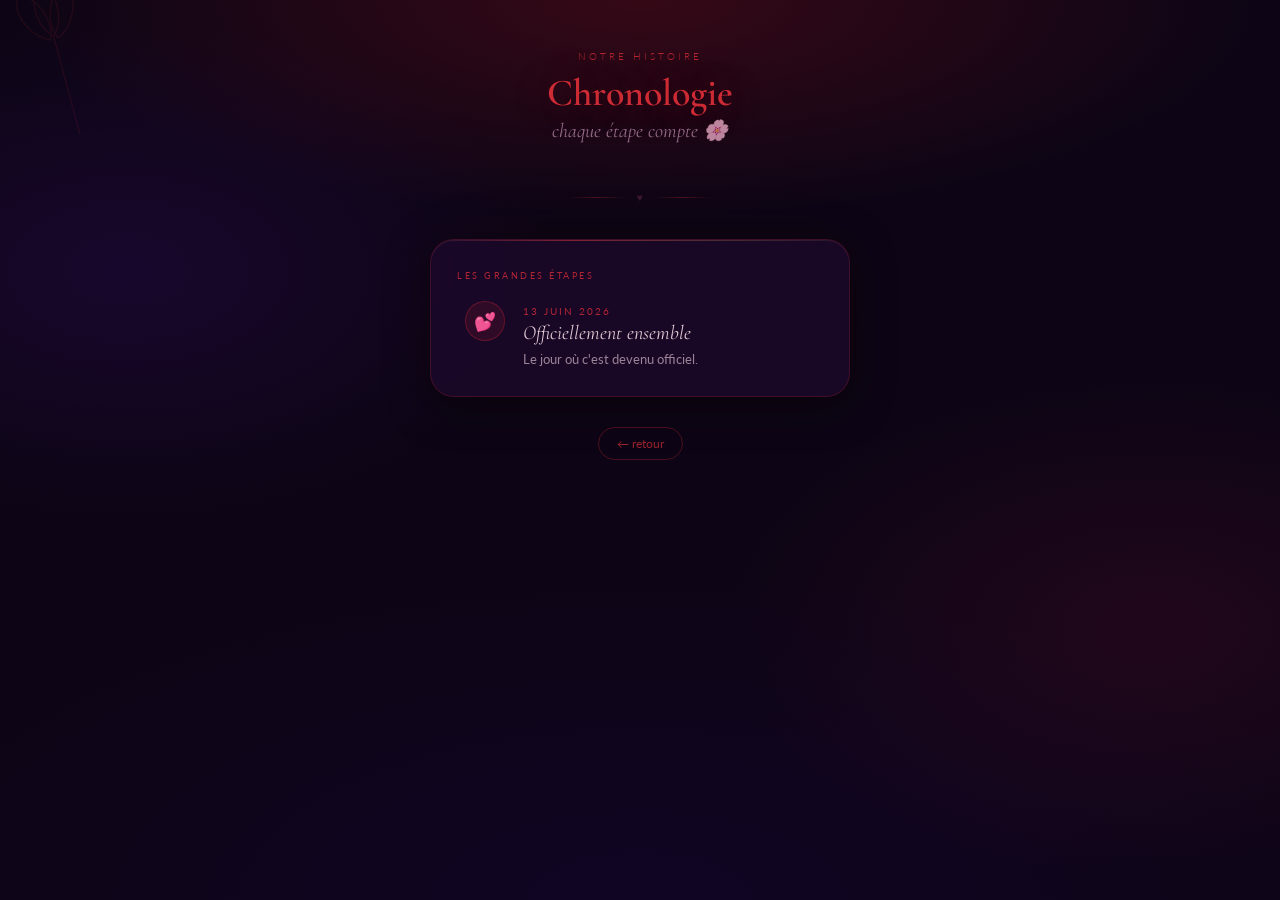
==== chronologie.html @ b9404dee "Add files via upload Re structure du projet avec un meilleur design et un model d'evolution" ====
<!DOCTYPE html>
<html lang="fr">
<head>
<meta charset="UTF-8">
<meta name="viewport" content="width=device-width, initial-scale=1.0">
<meta name="theme-color" content="#1a0a2e">
<title>Notre chronologie 🌸</title>
<link href="https://fonts.googleapis.com/css2?family=Cormorant+Garamond:ital,wght@0,400;0,600;1,400;1,600&family=Lato:wght@300;400&display=swap" rel="stylesheet">
<link rel="stylesheet" href="style.css">
</head>
<body>

<svg class="flower-deco" style="top:-30px;left:-30px;opacity:0.10;transform:rotate(-15deg)" width="180" height="180" viewBox="0 0 200 200" xmlns="http://www.w3.org/2000/svg">
  <g id="chrono-flower"></g>
</svg>

<div class="hero" style="padding-top:50px">
  <div class="hero-date">notre histoire</div>
  <div class="hero-month" style="font-size:38px">Chronologie</div>
  <div class="hero-subtitle">chaque étape compte 🌸</div>
</div>

<div class="sep" style="margin-top:8px">
  <div class="sep-line"></div>
  <span style="color:rgba(200,80,130,0.5);font-size:10px">♥</span>
  <div class="sep-line"></div>
</div>

<div class="content" style="margin-top:30px">
  <div class="card">
    <div class="card-label">Les grandes étapes</div>
    <div class="timeline" id="timeline"></div>
  </div>
</div>

<div style="text-align:center;position:relative;z-index:1">
  <a href="index.html" class="back-link">← retour</a>
</div>

<script src="data.js"></script>
<script>
const latest = window.SITE_DATA.months[window.SITE_DATA.months.length - 1];
document.documentElement.style.setProperty('--c1', latest.theme.c1);
document.documentElement.style.setProperty('--c2', latest.theme.c2);
document.documentElement.style.setProperty('--glow', latest.theme.glow);

const CHRONO_FLOWERS = {
  lys: `<g fill="none" stroke="rgba(var(--c1),1)" stroke-width="1.5"><ellipse cx="100" cy="50" rx="16" ry="42"/><ellipse cx="58" cy="85" rx="13" ry="32" transform="rotate(-35 58 85)"/><ellipse cx="142" cy="85" rx="13" ry="32" transform="rotate(35 142 85)"/><line x1="100" y1="100" x2="100" y2="185"/></g>`,
  tulipe: `<g fill="none" stroke="rgba(var(--c1),1)" stroke-width="1.5"><path d="M100,15 C108,15 114,30 112,47 C111,57 106,67 100,73 C94,67 89,57 88,47 C86,30 92,15 100,15 Z"/><path d="M85,20 C93,20 99,35 97,52 C96,62 91,72 85,78 C79,72 74,62 73,52 C71,35 77,20 85,20 Z" transform="rotate(-22 85 49)"/><path d="M115,20 C123,20 129,35 127,52 C126,62 121,72 115,78 C109,72 104,62 103,52 C101,35 107,20 115,20 Z" transform="rotate(22 115 49)"/><line x1="100" y1="73" x2="100" y2="185"/></g>`
};
document.getElementById('chrono-flower').innerHTML = CHRONO_FLOWERS[latest.flowerType] || CHRONO_FLOWERS.lys;

const timelineEl = document.getElementById('timeline');
window.TIMELINE_DATA.forEach(item => {
  const div = document.createElement('div');
  div.className = 'timeline-item';
  div.innerHTML = `
    <div class="timeline-icon">${item.icon}</div>
    <div class="timeline-body">
      <div class="timeline-date">${item.date}</div>
      <div class="timeline-title">${item.title}</div>
      <div class="timeline-desc">${item.description}</div>
    </div>`;
  timelineEl.appendChild(div);
});
</script>
</body>
</html>
---- style.css ----
*, *::before, *::after { box-sizing: border-box; margin: 0; padding: 0; }

html { background: #0d0515; }

:root {
  --c1: 210,100,150;
  --c2: 160,90,210;
  --glow: 120,20,80;
}

body {
  min-height: 100vh;
  background:
    radial-gradient(ellipse 80% 40% at 50% 0%, rgba(var(--glow),0.35) 0%, transparent 60%),
    radial-gradient(ellipse 60% 50% at 10% 30%, rgba(40,10,80,0.4) 0%, transparent 55%),
    radial-gradient(ellipse 60% 50% at 90% 70%, rgba(80,10,40,0.3) 0%, transparent 55%),
    radial-gradient(ellipse 100% 60% at 50% 100%, rgba(20,5,50,0.5) 0%, transparent 60%),
    #0d0515;
  color: #f0e6f0;
  font-family: 'Lato', sans-serif;
  overflow-x: hidden;
  display: flex;
  flex-direction: column;
  align-items: center;
  padding-bottom: 80px;
  position: relative;
}

.petal {
  position: fixed; pointer-events: none; z-index: 0;
  animation: petalFall linear infinite; opacity: 0;
}
@keyframes petalFall {
  0%   { transform: translateY(-20px) rotate(0deg) translateX(0); opacity: 0; }
  10%  { opacity: 0.7; }
  90%  { opacity: 0.5; }
  100% { transform: translateY(105vh) rotate(360deg) translateX(30px); opacity: 0; }
}
.petal:nth-child(1)  { left: 8%;  animation-duration: 12s; animation-delay: 0s;  font-size: 14px; }
.petal:nth-child(2)  { left: 25%; animation-duration: 15s; animation-delay: 3s;  font-size: 10px; }
.petal:nth-child(3)  { left: 45%; animation-duration: 18s; animation-delay: 7s;  font-size: 16px; }
.petal:nth-child(4)  { left: 65%; animation-duration: 13s; animation-delay: 2s;  font-size: 12px; }
.petal:nth-child(5)  { left: 82%; animation-duration: 16s; animation-delay: 5s;  font-size: 14px; }
.petal:nth-child(6)  { left: 15%; animation-duration: 20s; animation-delay: 9s;  font-size: 10px; }
.petal:nth-child(7)  { left: 55%; animation-duration: 14s; animation-delay: 11s; font-size: 16px; }
.petal:nth-child(8)  { left: 75%; animation-duration: 17s; animation-delay: 4s;  font-size: 12px; }

.flower-deco { position: absolute; pointer-events: none; z-index: 0; }

.hero { width: 100%; text-align: center; padding: 0 24px 20px; position: relative; z-index: 1; animation: fadeUp 1s ease-out both; }
.hero-flower-top { display: flex; justify-content: center; margin-bottom: -10px; margin-top: -10px; }
.hero-date { font-size: 10px; letter-spacing: 3px; text-transform: uppercase; color: rgba(var(--c1),0.8); margin-bottom: 12px; font-weight: 300; }
.hero-month { font-family: 'Cormorant Garamond', serif; font-size: 52px; font-weight: 600; color: rgba(var(--c1),0.95); line-height: 1; margin-bottom: 6px; text-shadow: 0 0 40px rgba(var(--glow),0.4); }
.hero-subtitle { font-family: 'Cormorant Garamond', serif; font-style: italic; font-size: 20px; color: rgba(200,150,180,0.7); margin-bottom: 20px; }
.hero-name { font-family: 'Cormorant Garamond', serif; font-size: 28px; font-weight: 600; color: rgba(240,200,220,0.9); letter-spacing: 1px; }

.sep { display: flex; align-items: center; justify-content: center; gap: 10px; margin: 6px 0; opacity: 0.5; position: relative; z-index: 1; }
.sep-line { width: 60px; height: 1px; background: linear-gradient(90deg, transparent, rgba(var(--c1),0.6), transparent); }

.content { width: 100%; max-width: 460px; padding: 0 20px; display: flex; flex-direction: column; gap: 24px; position: relative; z-index: 1; margin-top: 24px; }

.card {
  background: rgba(30,8,45,0.75); backdrop-filter: blur(8px); border-radius: 24px;
  border: 1px solid rgba(var(--c1),0.2); padding: 30px 26px 26px; position: relative; overflow: hidden;
  box-shadow: 0 8px 40px rgba(0,0,0,0.5), 0 0 60px rgba(var(--glow),0.08), inset 0 1px 0 rgba(255,200,220,0.06);
  animation: fadeUp 0.8s ease-out 0.5s both;
}
.card::before { content: ''; position: absolute; top: 0; left: 0; right: 0; height: 1px; background: linear-gradient(90deg, transparent, rgba(var(--c1),0.5), rgba(var(--c2),0.2), transparent); }
.card-flower-bg { position: absolute; pointer-events: none; opacity: 0.04; }
.card-label { font-size: 9px; letter-spacing: 2.5px; text-transform: uppercase; color: rgba(var(--c1),0.8); margin-bottom: 20px; font-weight: 400; }

.counter-card {
  background: rgba(20,5,35,0.8); border-radius: 20px; border: 1px solid rgba(var(--c1),0.15); padding: 24px;
  display: flex; align-items: center; justify-content: center; gap: 20px;
  box-shadow: 0 4px 24px rgba(0,0,0,0.4); position: relative; overflow: hidden;
  animation: fadeUp 0.8s ease-out 0.3s both;
}
.counter-number { font-family: 'Cormorant Garamond', serif; font-size: 64px; font-weight: 600; color: rgba(var(--c1),0.95); line-height: 1; text-shadow: 0 0 30px rgba(var(--glow),0.4); }
.counter-info { text-align: left; }
.counter-label { font-family: 'Cormorant Garamond', serif; font-size: 20px; color: rgba(220,180,200,0.9); font-style: italic; }
.counter-sub { font-size: 11px; color: rgba(160,120,150,0.7); margin-top: 4px; font-weight: 300; }

.poem { font-family: 'Cormorant Garamond', serif; font-style: italic; font-size: 18px; color: rgba(230,200,215,0.9); text-align: center; display: flex; flex-direction: column; align-items: center; }
.strophe { display: flex; flex-direction: column; align-items: center; margin-bottom: 22px; }
.strophe:last-child { margin-bottom: 0; }
.verse { display: block; line-height: 1.85; }
.poem-special { color: rgba(var(--c1),0.95); font-weight: 600; font-style: normal; }

.gallery { display: grid; grid-template-columns: 1fr 1fr; gap: 10px; }
.gallery img { width: 100%; border-radius: 14px; display: block; object-fit: cover; aspect-ratio: 1/1; border: 1px solid rgba(var(--c1),0.2); }
.gallery .full { grid-column: 1 / -1; aspect-ratio: 16/10; }

.footer { margin-top: 40px; text-align: center; font-size: 11px; color: rgba(150,100,130,0.6); line-height: 2; position: relative; z-index: 1; font-weight: 300; }

@keyframes fadeUp { 0% { opacity: 0; transform: translateY(24px); } 100% { opacity: 1; transform: translateY(0); } }

.secret-btn {
  background: none; border: none; color: rgba(var(--c1),0.35); font-size: 15px;
  font-family: 'Cormorant Garamond', serif; font-style: italic; font-weight: 400; letter-spacing: 0.5px;
  cursor: pointer; padding: 8px 16px; transition: color 0.3s; animation: fadeUp 0.8s ease-out 1.2s both;
}
.secret-btn:hover { color: rgba(var(--c1),0.6); }
.secret-btn:active { transform: scale(0.96); }

.secret-msg {
  display: none; background: rgba(20,5,35,0.9); border: 1px solid rgba(var(--c1),0.2); border-radius: 20px;
  padding: 24px; text-align: center; font-family: 'Cormorant Garamond', serif; font-style: italic; font-size: 18px;
  color: rgba(230,190,210,0.95); line-height: 1.8; box-shadow: 0 8px 32px rgba(0,0,0,0.4); animation: fadeUp 0.6s ease-out both;
  margin-top: 14px;
}
.secret-msg.visible { display: block; }

/* ── Panneau archives ── */
.archive-overlay {
  display: none; position: fixed; inset: 0; z-index: 500;
  background: rgba(8,3,15,0.9); backdrop-filter: blur(6px);
  align-items: center; justify-content: center; padding: 20px;
}
.archive-overlay.visible { display: flex; }
.archive-panel {
  width: 100%; max-width: 420px; max-height: 80vh; overflow-y: auto;
  background: rgba(25,8,40,0.95); border: 1px solid rgba(var(--c1),0.25);
  border-radius: 24px; padding: 26px; box-shadow: 0 20px 60px rgba(0,0,0,0.6);
  animation: fadeUp 0.4s ease-out both;
}
.archive-title { font-family: 'Cormorant Garamond', serif; font-style: italic; font-size: 22px; color: rgba(230,190,210,0.95); text-align: center; margin-bottom: 18px; }
.archive-list { display: flex; flex-direction: column; gap: 10px; }
.archive-item {
  display: flex; align-items: center; justify-content: space-between; gap: 12px;
  background: rgba(15,5,25,0.7); border: 1px solid rgba(var(--c1),0.15); border-radius: 14px;
  padding: 14px 18px; cursor: pointer; text-decoration: none; transition: border-color 0.2s, transform 0.2s;
}
.archive-item:hover { border-color: rgba(var(--c1),0.5); transform: translateY(-1px); }
.archive-item.current { border-color: rgba(var(--c1),0.7); background: rgba(var(--c1),0.08); }
.archive-item-num { font-family: 'Cormorant Garamond', serif; font-size: 26px; color: rgba(var(--c1),0.9); }
.archive-item-info { flex: 1; text-align: left; margin-left: 12px; }
.archive-item-label { font-size: 14px; color: rgba(230,200,215,0.9); }
.archive-item-date { font-size: 10px; color: rgba(160,120,150,0.7); margin-top: 2px; }
.archive-close {
  display: block; margin: 18px auto 0; background: none; border: 1px solid rgba(var(--c1),0.3);
  color: rgba(230,200,215,0.8); font-family: 'Lato', sans-serif; font-size: 12px; padding: 8px 20px;
  border-radius: 20px; cursor: pointer;
}
.archive-link {
  display: block; text-align: center; font-size: 11px; color: rgba(var(--c1),0.6);
  margin-top: 14px; text-decoration: none; letter-spacing: 0.5px;
}

/* ── Chronologie ── */
.timeline { display: flex; flex-direction: column; gap: 0; position: relative; padding-left: 8px; }
.timeline-item { display: flex; gap: 18px; position: relative; padding-bottom: 34px; }
.timeline-item:last-child { padding-bottom: 0; }
.timeline-item::before {
  content: ''; position: absolute; left: 19px; top: 40px; bottom: 0; width: 1px;
  background: linear-gradient(rgba(var(--c1),0.4), rgba(var(--c1),0.05));
}
.timeline-item:last-child::before { display: none; }
.timeline-icon {
  width: 40px; height: 40px; min-width: 40px; border-radius: 50%;
  background: rgba(var(--c1),0.12); border: 1px solid rgba(var(--c1),0.3);
  display: flex; align-items: center; justify-content: center; font-size: 18px; z-index: 1;
}
.timeline-body { padding-top: 4px; }
.timeline-date { font-size: 10px; letter-spacing: 2px; text-transform: uppercase; color: rgba(var(--c1),0.8); margin-bottom: 4px; }
.timeline-title { font-family: 'Cormorant Garamond', serif; font-size: 20px; font-style: italic; color: rgba(235,210,220,0.95); margin-bottom: 4px; }
.timeline-desc { font-size: 13px; color: rgba(200,175,190,0.75); line-height: 1.6; }

.back-link {
  display: inline-block; margin-top: 30px; font-size: 12px; color: rgba(var(--c1),0.7);
  text-decoration: none; border: 1px solid rgba(var(--c1),0.3); padding: 8px 18px; border-radius: 20px;
  position: relative; z-index: 1;
}
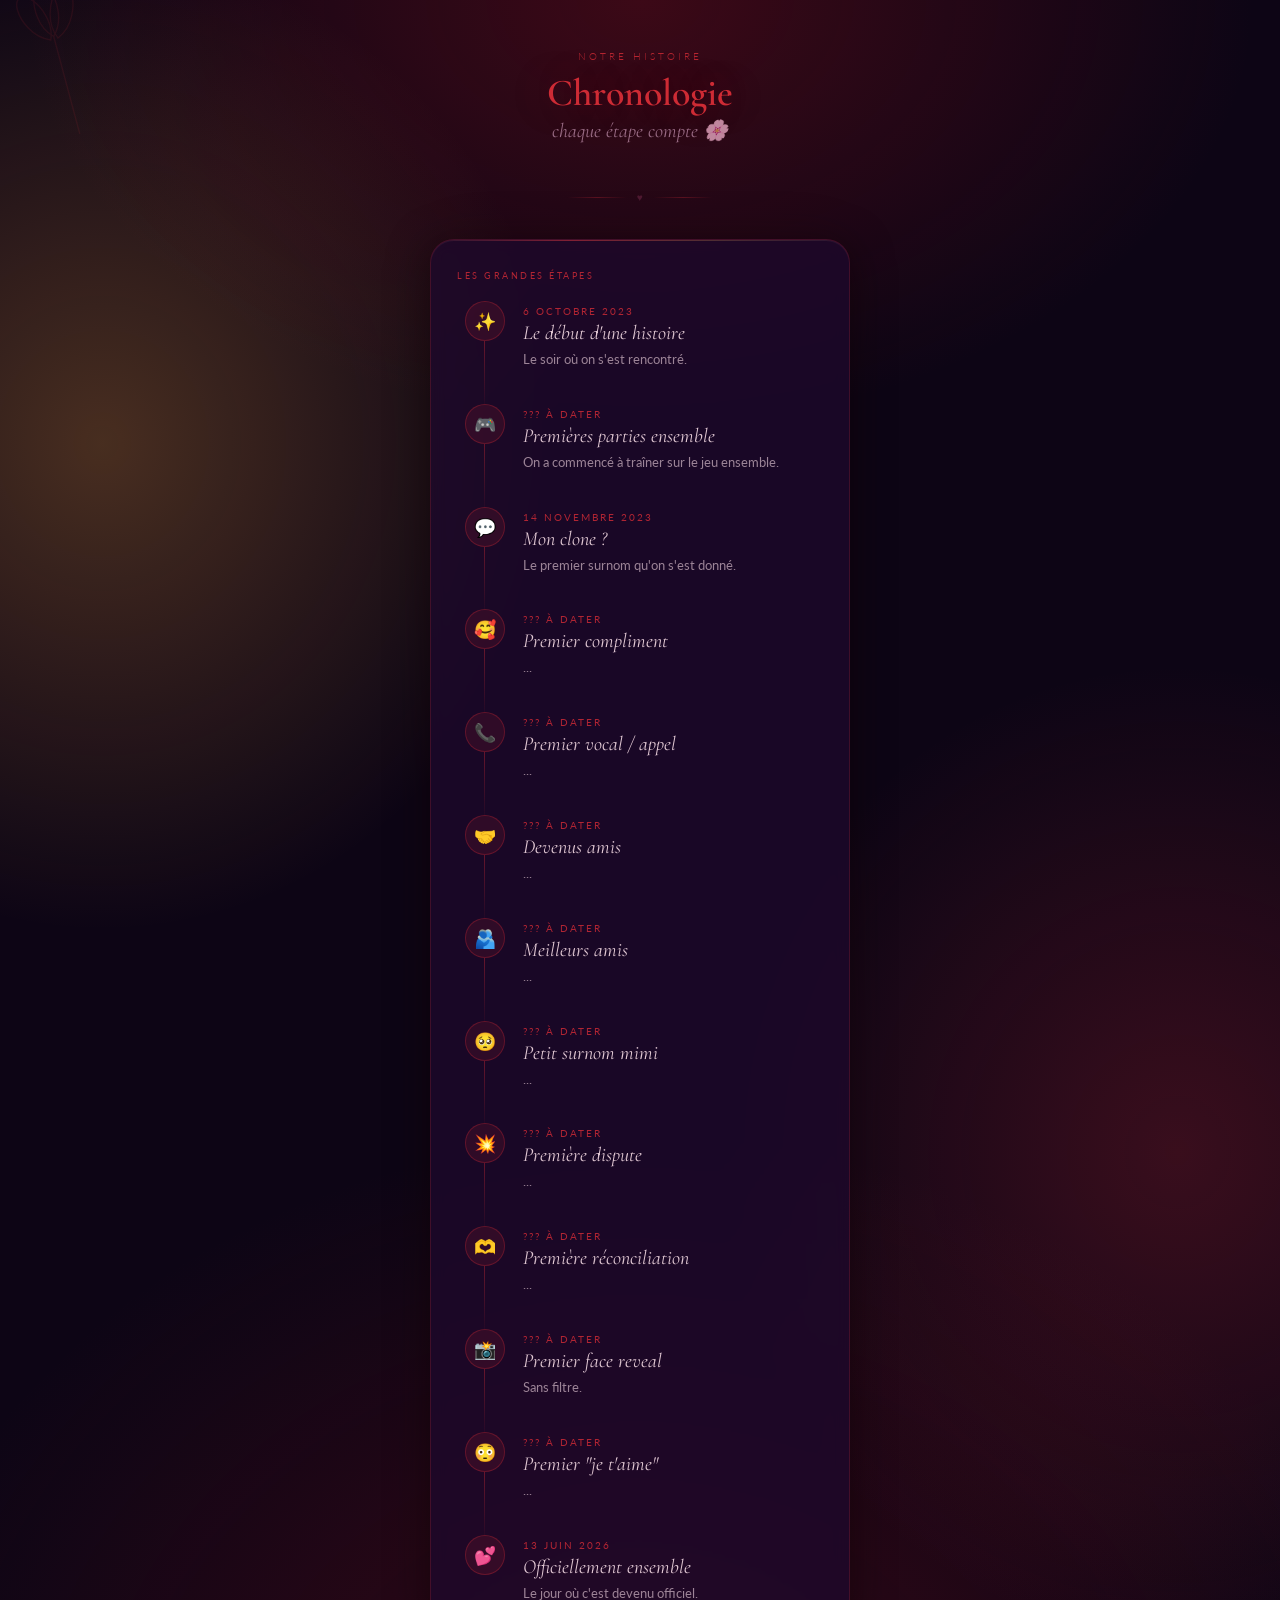
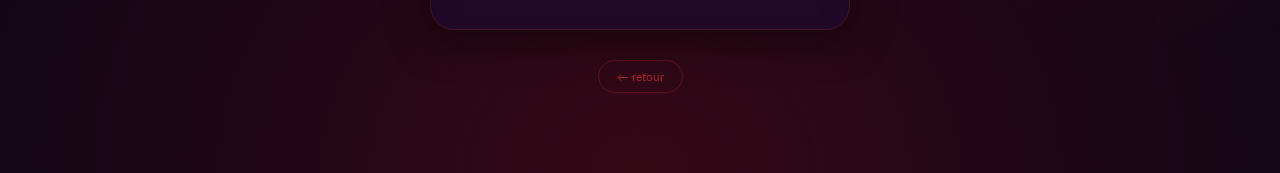
==== commit 89153404: "Add files via upload" ====
--- a/chronologie.html
+++ b/chronologie.html
@@ -5,7 +5,7 @@
 <meta name="viewport" content="width=device-width, initial-scale=1.0">
 <meta name="theme-color" content="#1a0a2e">
 <title>Notre chronologie 🌸</title>
-<link href="https://fonts.googleapis.com/css2?family=Cormorant+Garamond:ital,wght@0,400;0,600;1,400;1,600&family=Lato:wght@300;400&display=swap" rel="stylesheet">
+<link href="https://fonts.googleapis.com/css2?family=Cormorant+Garamond:ital,wght@0,400;0,600;1,400;1,600&family=Lato:wght@300;400&family=Press+Start+2P&display=swap" rel="stylesheet">
 <link rel="stylesheet" href="style.css">
 </head>
 <body>
@@ -38,6 +38,7 @@
 </div>
 
 <script src="data.js"></script>
+<script src="mc-toast.js"></script>
 <script>
 const latest = window.SITE_DATA.months[window.SITE_DATA.months.length - 1];
 document.documentElement.style.setProperty('--c1', latest.theme.c1);
--- a/style.css
+++ b/style.css
@@ -11,10 +11,10 @@
 body {
   min-height: 100vh;
   background:
-    radial-gradient(ellipse 80% 40% at 50% 0%, rgba(var(--glow),0.35) 0%, transparent 60%),
-    radial-gradient(ellipse 60% 50% at 10% 30%, rgba(40,10,80,0.4) 0%, transparent 55%),
-    radial-gradient(ellipse 60% 50% at 90% 70%, rgba(80,10,40,0.3) 0%, transparent 55%),
-    radial-gradient(ellipse 100% 60% at 50% 100%, rgba(20,5,50,0.5) 0%, transparent 60%),
+    radial-gradient(ellipse 80% 40% at 50% 0%, rgba(var(--glow),0.4) 0%, transparent 60%),
+    radial-gradient(ellipse 65% 50% at 8% 25%, rgba(var(--c2),0.28) 0%, transparent 55%),
+    radial-gradient(ellipse 65% 50% at 92% 65%, rgba(var(--c1),0.22) 0%, transparent 55%),
+    radial-gradient(ellipse 100% 60% at 50% 100%, rgba(var(--glow),0.35) 0%, transparent 60%),
     #0d0515;
   color: #f0e6f0;
   font-family: 'Lato', sans-serif;
@@ -36,14 +36,18 @@
   90%  { opacity: 0.5; }
   100% { transform: translateY(105vh) rotate(360deg) translateX(30px); opacity: 0; }
 }
-.petal:nth-child(1)  { left: 8%;  animation-duration: 12s; animation-delay: 0s;  font-size: 14px; }
-.petal:nth-child(2)  { left: 25%; animation-duration: 15s; animation-delay: 3s;  font-size: 10px; }
-.petal:nth-child(3)  { left: 45%; animation-duration: 18s; animation-delay: 7s;  font-size: 16px; }
-.petal:nth-child(4)  { left: 65%; animation-duration: 13s; animation-delay: 2s;  font-size: 12px; }
-.petal:nth-child(5)  { left: 82%; animation-duration: 16s; animation-delay: 5s;  font-size: 14px; }
-.petal:nth-child(6)  { left: 15%; animation-duration: 20s; animation-delay: 9s;  font-size: 10px; }
-.petal:nth-child(7)  { left: 55%; animation-duration: 14s; animation-delay: 11s; font-size: 16px; }
-.petal:nth-child(8)  { left: 75%; animation-duration: 17s; animation-delay: 4s;  font-size: 12px; }
+.petal:nth-child(1)  { left: 5%;  animation-duration: 12s; animation-delay: 0s;  font-size: 14px; }
+.petal:nth-child(2)  { left: 18%; animation-duration: 15s; animation-delay: 3s;  font-size: 10px; }
+.petal:nth-child(3)  { left: 32%; animation-duration: 18s; animation-delay: 7s;  font-size: 16px; }
+.petal:nth-child(4)  { left: 46%; animation-duration: 13s; animation-delay: 2s;  font-size: 12px; }
+.petal:nth-child(5)  { left: 60%; animation-duration: 16s; animation-delay: 5s;  font-size: 14px; }
+.petal:nth-child(6)  { left: 72%; animation-duration: 20s; animation-delay: 9s;  font-size: 10px; }
+.petal:nth-child(7)  { left: 84%; animation-duration: 14s; animation-delay: 11s; font-size: 16px; }
+.petal:nth-child(8)  { left: 94%; animation-duration: 17s; animation-delay: 4s;  font-size: 12px; }
+.petal:nth-child(9)  { left: 12%; animation-duration: 19s; animation-delay: 6s;  font-size: 11px; }
+.petal:nth-child(10) { left: 40%; animation-duration: 15s; animation-delay: 10s; font-size: 13px; }
+.petal:nth-child(11) { left: 66%; animation-duration: 21s; animation-delay: 1s;  font-size: 15px; }
+.petal:nth-child(12) { left: 88%; animation-duration: 13s; animation-delay: 8s;  font-size: 11px; }
 
 .flower-deco { position: absolute; pointer-events: none; z-index: 0; }
 
@@ -170,3 +174,37 @@
   text-decoration: none; border: 1px solid rgba(var(--c1),0.3); padding: 8px 18px; border-radius: 20px;
   position: relative; z-index: 1;
 }
+
+/* ── Toast "Accomplissement obtenu !" façon Minecraft ── */
+.mc-toast-wrap {
+  position: fixed; top: 16px; right: 16px; left: 16px;
+  display: flex; justify-content: flex-end; z-index: 9998; pointer-events: none;
+}
+.mc-toast {
+  display: flex; align-items: center; gap: 10px;
+  background: linear-gradient(135deg, #4a4a4a, #1e1e1e);
+  border: 2px solid #000;
+  box-shadow:
+    inset 2px 2px 0 rgba(255,255,255,0.25),
+    inset -2px -2px 0 rgba(0,0,0,0.5),
+    0 4px 14px rgba(0,0,0,0.5);
+  padding: 10px 14px;
+  max-width: 320px;
+  font-family: 'Press Start 2P', monospace;
+  transform: translateX(120%);
+  opacity: 0;
+  transition: transform 0.4s cubic-bezier(.2,.9,.3,1.2), opacity 0.3s;
+}
+.mc-toast.visible { transform: translateX(0); opacity: 1; }
+.mc-toast-icon {
+  width: 34px; height: 34px; min-width: 34px;
+  background: linear-gradient(135deg, #ffd75e, #c98b1a);
+  border: 2px solid #000;
+  box-shadow: inset 1.5px 1.5px 0 rgba(255,255,255,0.5), inset -1.5px -1.5px 0 rgba(0,0,0,0.4);
+  display: flex; align-items: center; justify-content: center;
+  font-size: 17px;
+  image-rendering: pixelated;
+}
+.mc-toast-text { line-height: 1.6; }
+.mc-toast-top { font-size: 7px; color: #ffff55; text-shadow: 1.5px 1.5px 0 #3f3f00; }
+.mc-toast-bottom { font-size: 9px; color: #fff; text-shadow: 1.5px 1.5px 0 #000; margin-top: 3px; }
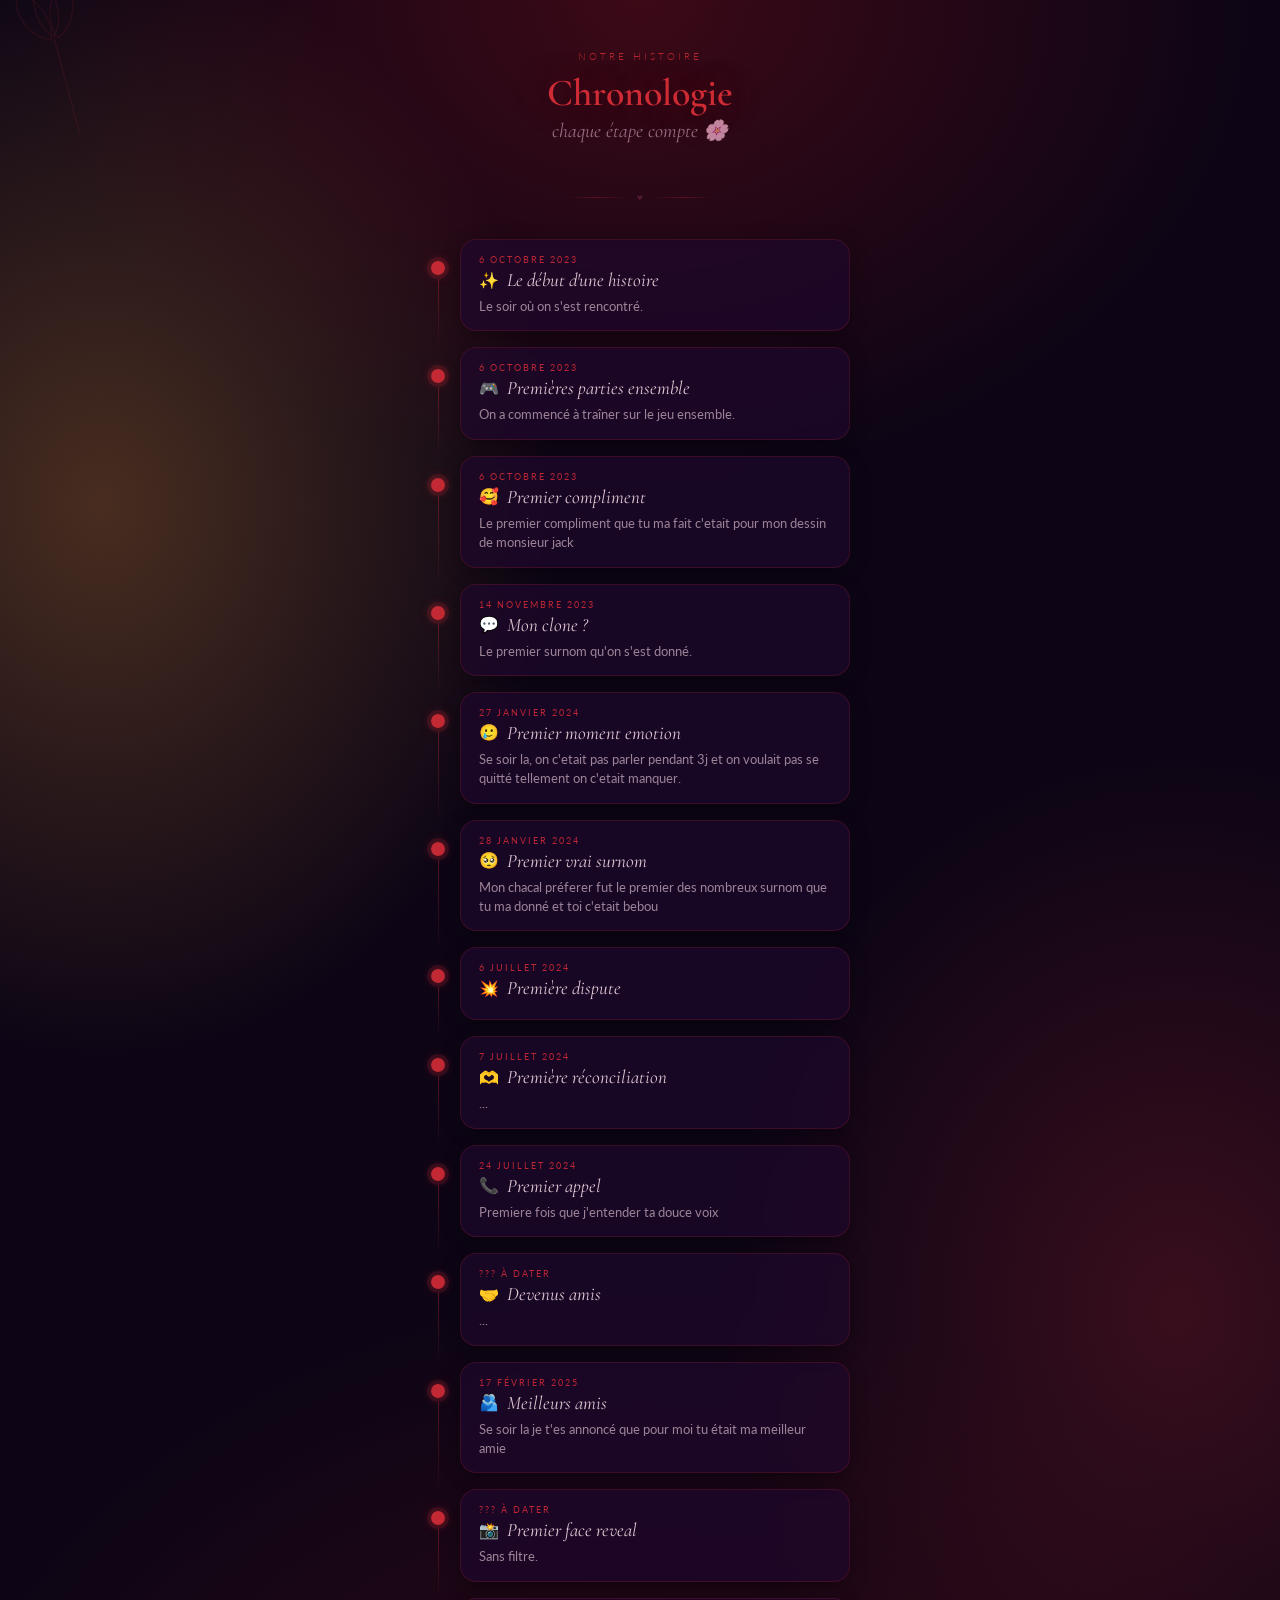
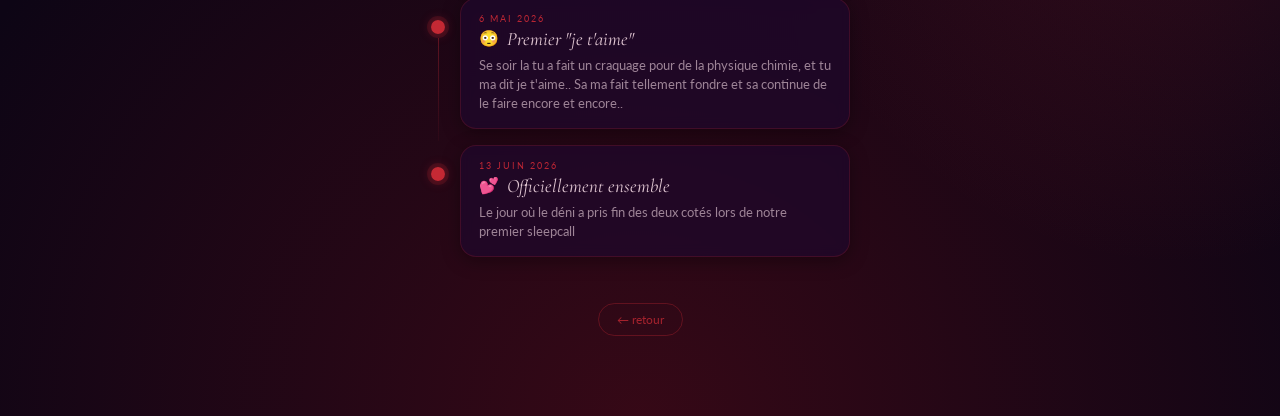
==== commit 05a15cdf: "Add files via upload" ====
--- a/chronologie.html
+++ b/chronologie.html
@@ -27,10 +27,7 @@
 </div>
 
 <div class="content" style="margin-top:30px">
-  <div class="card">
-    <div class="card-label">Les grandes étapes</div>
-    <div class="timeline" id="timeline"></div>
-  </div>
+  <div class="timeline" id="timeline"></div>
 </div>
 
 <div style="text-align:center;position:relative;z-index:1">
@@ -52,14 +49,21 @@
 document.getElementById('chrono-flower').innerHTML = CHRONO_FLOWERS[latest.flowerType] || CHRONO_FLOWERS.lys;
 
 const timelineEl = document.getElementById('timeline');
-window.TIMELINE_DATA.forEach(item => {
+window.TIMELINE_DATA.forEach((item, i) => {
+  const isLast = i === window.TIMELINE_DATA.length - 1;
   const div = document.createElement('div');
   div.className = 'timeline-item';
   div.innerHTML = `
-    <div class="timeline-icon">${item.icon}</div>
-    <div class="timeline-body">
+    <div class="timeline-dot-col">
+      <div class="timeline-dot"></div>
+      ${isLast ? '' : '<div class="timeline-connector"></div>'}
+    </div>
+    <div class="timeline-card" style="animation-delay:${i * 0.08}s">
       <div class="timeline-date">${item.date}</div>
-      <div class="timeline-title">${item.title}</div>
+      <div class="timeline-title-row">
+        <span class="timeline-icon-badge">${item.icon}</span>
+        <span class="timeline-title">${item.title}</span>
+      </div>
       <div class="timeline-desc">${item.description}</div>
     </div>`;
   timelineEl.appendChild(div);
--- a/style.css
+++ b/style.css
@@ -79,7 +79,14 @@
   box-shadow: 0 4px 24px rgba(0,0,0,0.4); position: relative; overflow: hidden;
   animation: fadeUp 0.8s ease-out 0.3s both;
 }
-.counter-number { font-family: 'Cormorant Garamond', serif; font-size: 64px; font-weight: 600; color: rgba(var(--c1),0.95); line-height: 1; text-shadow: 0 0 30px rgba(var(--glow),0.4); }
+.counter-number { font-family: 'Cormorant Garamond', serif; font-size: 64px; font-weight: 600; color: rgba(var(--c1),0.95); line-height: 1; text-shadow: 0 0 30px rgba(var(--glow),0.4); animation: heartbeat 2.8s ease-in-out infinite; }
+@keyframes heartbeat {
+  0%, 100% { transform: scale(1); }
+  15% { transform: scale(1.06); }
+  30% { transform: scale(1); }
+  45% { transform: scale(1.04); }
+  60% { transform: scale(1); }
+}
 .counter-info { text-align: left; }
 .counter-label { font-family: 'Cormorant Garamond', serif; font-size: 20px; color: rgba(220,180,200,0.9); font-style: italic; }
 .counter-sub { font-size: 11px; color: rgba(160,120,150,0.7); margin-top: 4px; font-weight: 300; }
@@ -151,23 +158,29 @@
 }
 
 /* ── Chronologie ── */
-.timeline { display: flex; flex-direction: column; gap: 0; position: relative; padding-left: 8px; }
-.timeline-item { display: flex; gap: 18px; position: relative; padding-bottom: 34px; }
-.timeline-item:last-child { padding-bottom: 0; }
-.timeline-item::before {
-  content: ''; position: absolute; left: 19px; top: 40px; bottom: 0; width: 1px;
-  background: linear-gradient(rgba(var(--c1),0.4), rgba(var(--c1),0.05));
-}
-.timeline-item:last-child::before { display: none; }
-.timeline-icon {
-  width: 40px; height: 40px; min-width: 40px; border-radius: 50%;
-  background: rgba(var(--c1),0.12); border: 1px solid rgba(var(--c1),0.3);
-  display: flex; align-items: center; justify-content: center; font-size: 18px; z-index: 1;
-}
-.timeline-body { padding-top: 4px; }
-.timeline-date { font-size: 10px; letter-spacing: 2px; text-transform: uppercase; color: rgba(var(--c1),0.8); margin-bottom: 4px; }
-.timeline-title { font-family: 'Cormorant Garamond', serif; font-size: 20px; font-style: italic; color: rgba(235,210,220,0.95); margin-bottom: 4px; }
-.timeline-desc { font-size: 13px; color: rgba(200,175,190,0.75); line-height: 1.6; }
+.timeline { display: flex; flex-direction: column; }
+.timeline-item { display: flex; gap: 14px; }
+.timeline-dot-col { display: flex; flex-direction: column; align-items: center; width: 16px; }
+.timeline-dot {
+  width: 14px; height: 14px; min-height: 14px; border-radius: 50%;
+  background: rgba(var(--c1),0.9); margin-top: 22px;
+  box-shadow: 0 0 0 4px rgba(var(--c1),0.15), 0 0 12px rgba(var(--c1),0.4);
+}
+.timeline-connector { width: 1px; flex: 1; margin: 4px 0; background: linear-gradient(rgba(var(--c1),0.35), rgba(var(--c1),0.05)); }
+.timeline-card {
+  flex: 1; margin-bottom: 16px;
+  background: rgba(30,8,45,0.7); backdrop-filter: blur(6px);
+  border-radius: 16px; border: 1px solid rgba(var(--c1),0.18);
+  padding: 14px 18px; box-shadow: 0 4px 18px rgba(0,0,0,0.35);
+  opacity: 0; transform: translateY(10px);
+  animation: cardFadeIn 0.5s ease-out forwards;
+}
+@keyframes cardFadeIn { to { opacity: 1; transform: translateY(0); } }
+.timeline-date { font-size: 9px; letter-spacing: 2px; text-transform: uppercase; color: rgba(var(--c1),0.85); margin-bottom: 3px; font-family: 'Lato', sans-serif; }
+.timeline-title-row { display: flex; align-items: center; gap: 8px; }
+.timeline-icon-badge { font-size: 16px; }
+.timeline-title { font-family: 'Cormorant Garamond', serif; font-style: italic; font-size: 19px; color: rgba(235,210,220,0.95); }
+.timeline-desc { font-size: 12.5px; color: rgba(200,175,190,0.75); line-height: 1.55; margin-top: 6px; }
 
 .back-link {
   display: inline-block; margin-top: 30px; font-size: 12px; color: rgba(var(--c1),0.7);
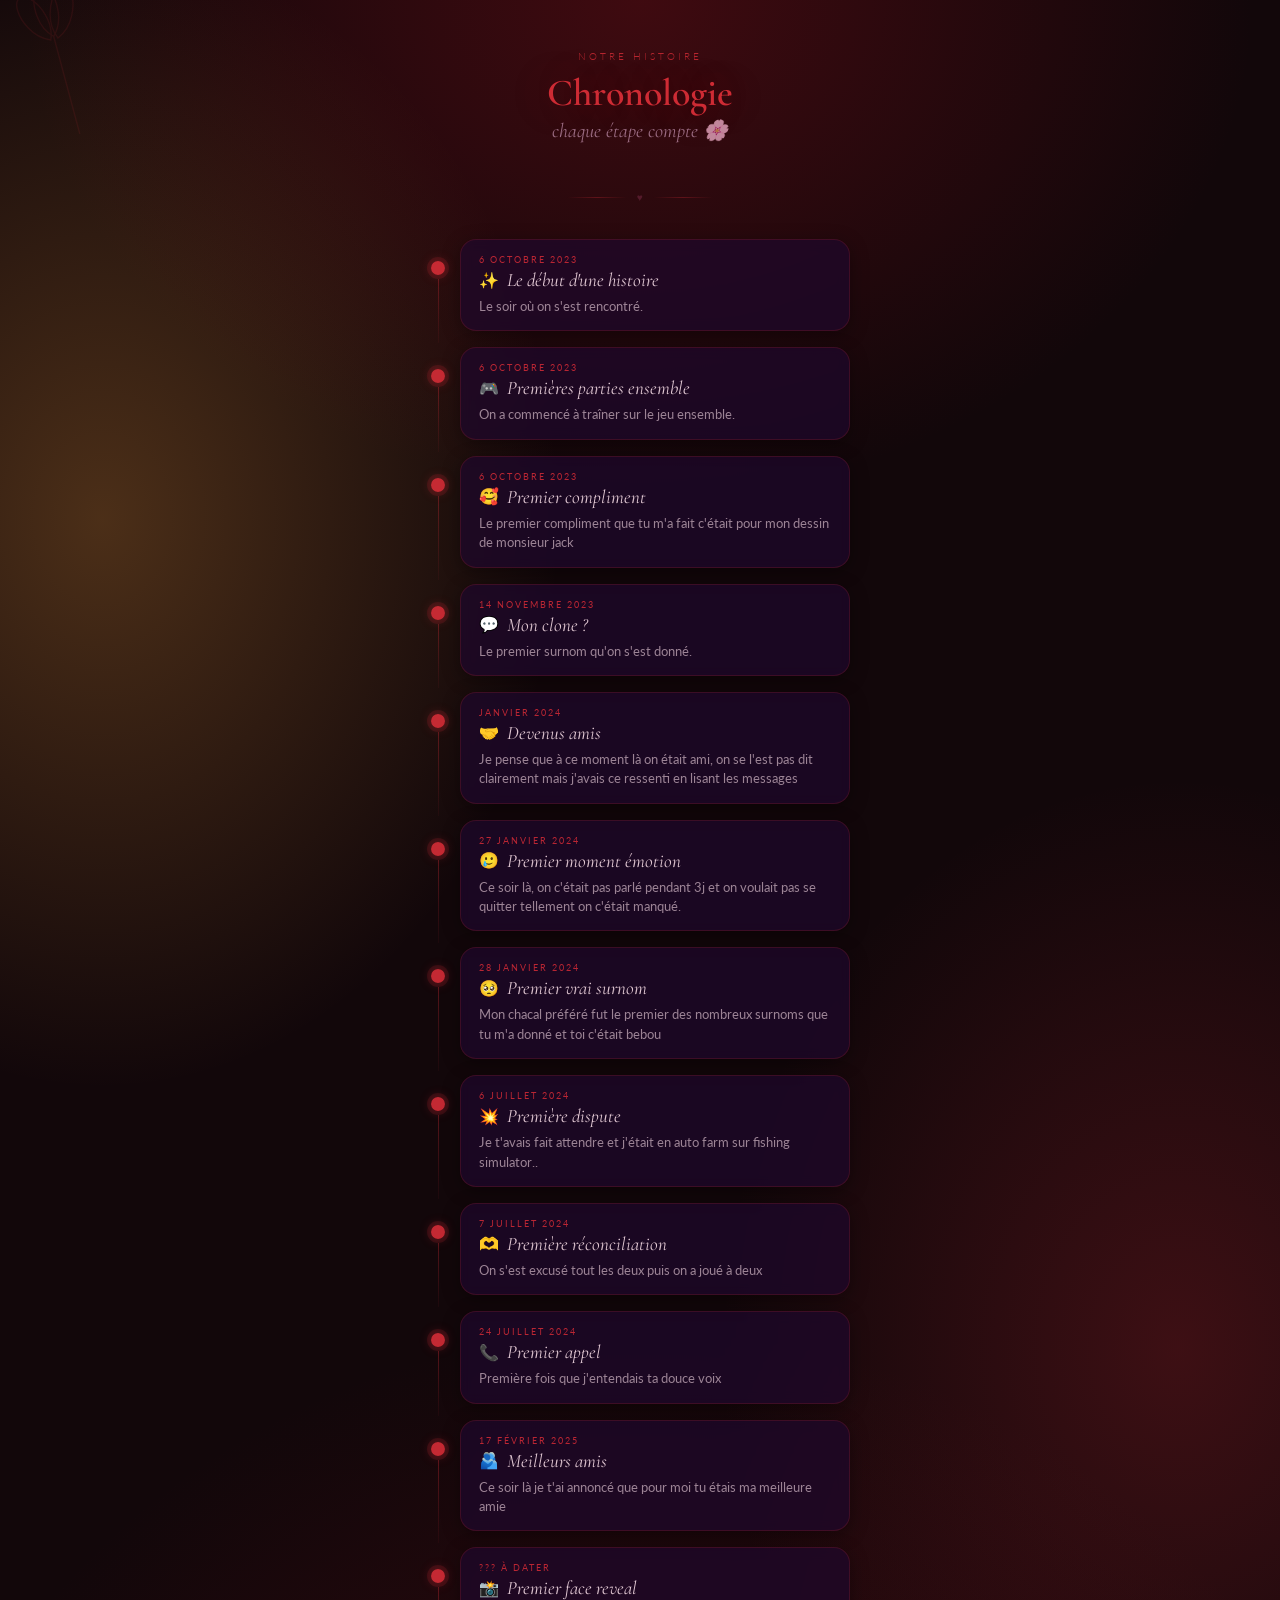
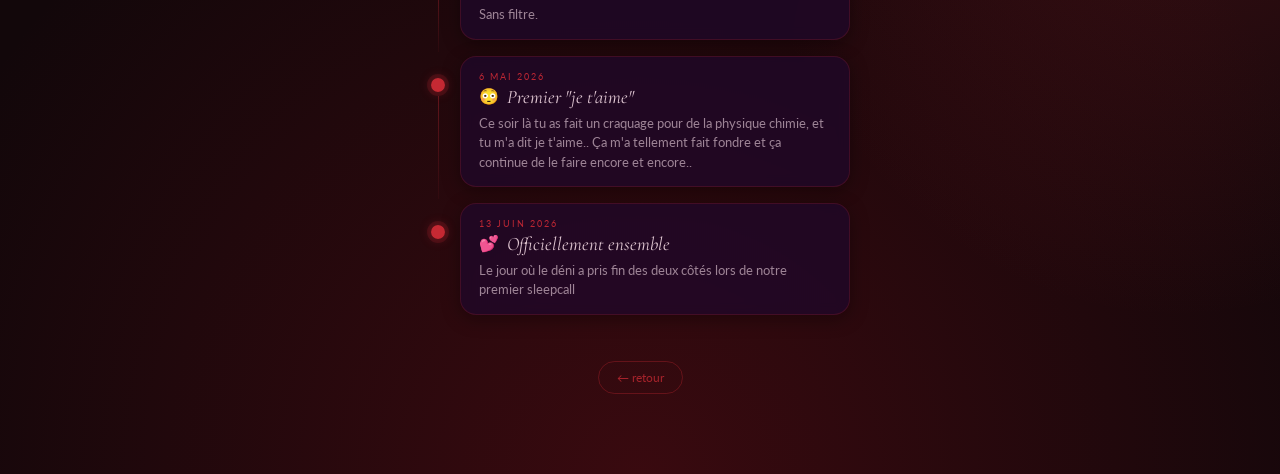
==== commit 068ea8db: "Add files via upload" ====
--- a/chronologie.html
+++ b/chronologie.html
@@ -41,6 +41,7 @@
 document.documentElement.style.setProperty('--c1', latest.theme.c1);
 document.documentElement.style.setProperty('--c2', latest.theme.c2);
 document.documentElement.style.setProperty('--glow', latest.theme.glow);
+document.documentElement.style.setProperty('--bg-base', latest.theme.bgBase || '#0d0515');
 
 const CHRONO_FLOWERS = {
   lys: `<g fill="none" stroke="rgba(var(--c1),1)" stroke-width="1.5"><ellipse cx="100" cy="50" rx="16" ry="42"/><ellipse cx="58" cy="85" rx="13" ry="32" transform="rotate(-35 58 85)"/><ellipse cx="142" cy="85" rx="13" ry="32" transform="rotate(35 142 85)"/><line x1="100" y1="100" x2="100" y2="185"/></g>`,
--- a/style.css
+++ b/style.css
@@ -1,11 +1,12 @@
 *, *::before, *::after { box-sizing: border-box; margin: 0; padding: 0; }
 
-html { background: #0d0515; }
+html { background: var(--bg-base, #0d0515); }
 
 :root {
   --c1: 210,100,150;
   --c2: 160,90,210;
   --glow: 120,20,80;
+  --bg-base: #0d0515;
 }
 
 body {
@@ -15,7 +16,7 @@
     radial-gradient(ellipse 65% 50% at 8% 25%, rgba(var(--c2),0.28) 0%, transparent 55%),
     radial-gradient(ellipse 65% 50% at 92% 65%, rgba(var(--c1),0.22) 0%, transparent 55%),
     radial-gradient(ellipse 100% 60% at 50% 100%, rgba(var(--glow),0.35) 0%, transparent 60%),
-    #0d0515;
+    var(--bg-base, #0d0515);
   color: #f0e6f0;
   font-family: 'Lato', sans-serif;
   overflow-x: hidden;
@@ -32,22 +33,42 @@
 }
 @keyframes petalFall {
   0%   { transform: translateY(-20px) rotate(0deg) translateX(0); opacity: 0; }
-  10%  { opacity: 0.7; }
-  90%  { opacity: 0.5; }
+  10%  { opacity: 1; }
+  90%  { opacity: 1; }
   100% { transform: translateY(105vh) rotate(360deg) translateX(30px); opacity: 0; }
 }
-.petal:nth-child(1)  { left: 5%;  animation-duration: 12s; animation-delay: 0s;  font-size: 14px; }
-.petal:nth-child(2)  { left: 18%; animation-duration: 15s; animation-delay: 3s;  font-size: 10px; }
-.petal:nth-child(3)  { left: 32%; animation-duration: 18s; animation-delay: 7s;  font-size: 16px; }
-.petal:nth-child(4)  { left: 46%; animation-duration: 13s; animation-delay: 2s;  font-size: 12px; }
-.petal:nth-child(5)  { left: 60%; animation-duration: 16s; animation-delay: 5s;  font-size: 14px; }
-.petal:nth-child(6)  { left: 72%; animation-duration: 20s; animation-delay: 9s;  font-size: 10px; }
-.petal:nth-child(7)  { left: 84%; animation-duration: 14s; animation-delay: 11s; font-size: 16px; }
-.petal:nth-child(8)  { left: 94%; animation-duration: 17s; animation-delay: 4s;  font-size: 12px; }
-.petal:nth-child(9)  { left: 12%; animation-duration: 19s; animation-delay: 6s;  font-size: 11px; }
-.petal:nth-child(10) { left: 40%; animation-duration: 15s; animation-delay: 10s; font-size: 13px; }
-.petal:nth-child(11) { left: 66%; animation-duration: 21s; animation-delay: 1s;  font-size: 15px; }
-.petal:nth-child(12) { left: 88%; animation-duration: 13s; animation-delay: 8s;  font-size: 11px; }
+.petal:nth-child(1)  { left: 5%;  animation-duration: 12s; animation-delay: 0s;  }
+.petal:nth-child(2)  { left: 18%; animation-duration: 15s; animation-delay: 3s;  }
+.petal:nth-child(3)  { left: 32%; animation-duration: 18s; animation-delay: 7s;  }
+.petal:nth-child(4)  { left: 46%; animation-duration: 13s; animation-delay: 2s;  }
+.petal:nth-child(5)  { left: 60%; animation-duration: 16s; animation-delay: 5s;  }
+.petal:nth-child(6)  { left: 72%; animation-duration: 20s; animation-delay: 9s;  }
+.petal:nth-child(7)  { left: 84%; animation-duration: 14s; animation-delay: 11s; }
+.petal:nth-child(8)  { left: 94%; animation-duration: 17s; animation-delay: 4s;  }
+.petal:nth-child(9)  { left: 12%; animation-duration: 19s; animation-delay: 6s;  }
+.petal:nth-child(10) { left: 40%; animation-duration: 15s; animation-delay: 10s; }
+.petal:nth-child(11) { left: 66%; animation-duration: 21s; animation-delay: 1s;  }
+.petal:nth-child(12) { left: 88%; animation-duration: 13s; animation-delay: 8s;  }
+
+/* ── Cœurs flottants avec heartbeat ── */
+.floating-heart {
+  position: fixed; bottom: -60px; pointer-events: none; z-index: 0;
+  animation: heartFloat linear infinite;
+}
+.heart-pulse { animation: heartbeat 1.7s ease-in-out infinite; }
+@keyframes heartFloat {
+  0%   { transform: translateY(0) translateX(0); opacity: 0; }
+  10%  { opacity: 1; }
+  50%  { transform: translateY(-55vh) translateX(14px); }
+  85%  { opacity: 0.7; }
+  100% { transform: translateY(-110vh) translateX(-10px); opacity: 0; }
+}
+@keyframes heartbeat {
+  0%, 100% { transform: scale(1); }
+  25%      { transform: scale(1.15); }
+  40%      { transform: scale(0.96); }
+  60%      { transform: scale(1.08); }
+}
 
 .flower-deco { position: absolute; pointer-events: none; z-index: 0; }
 
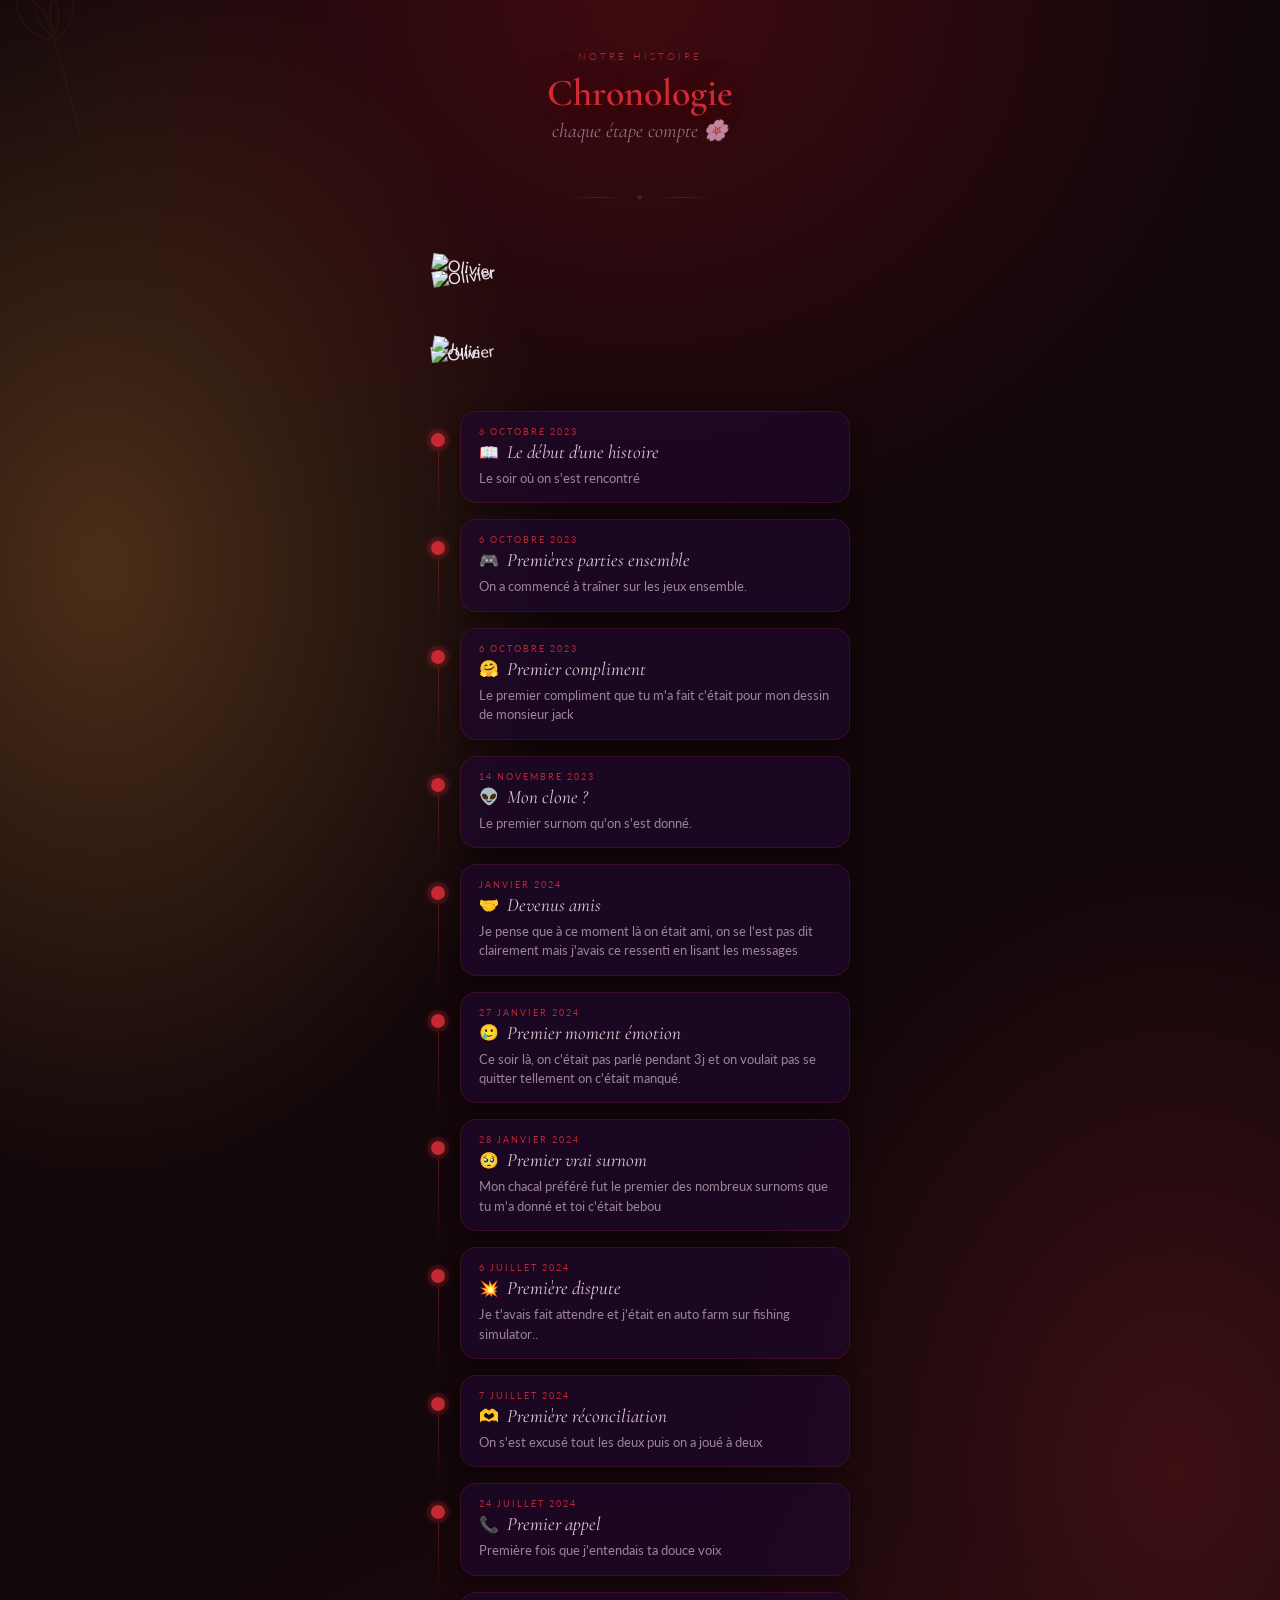
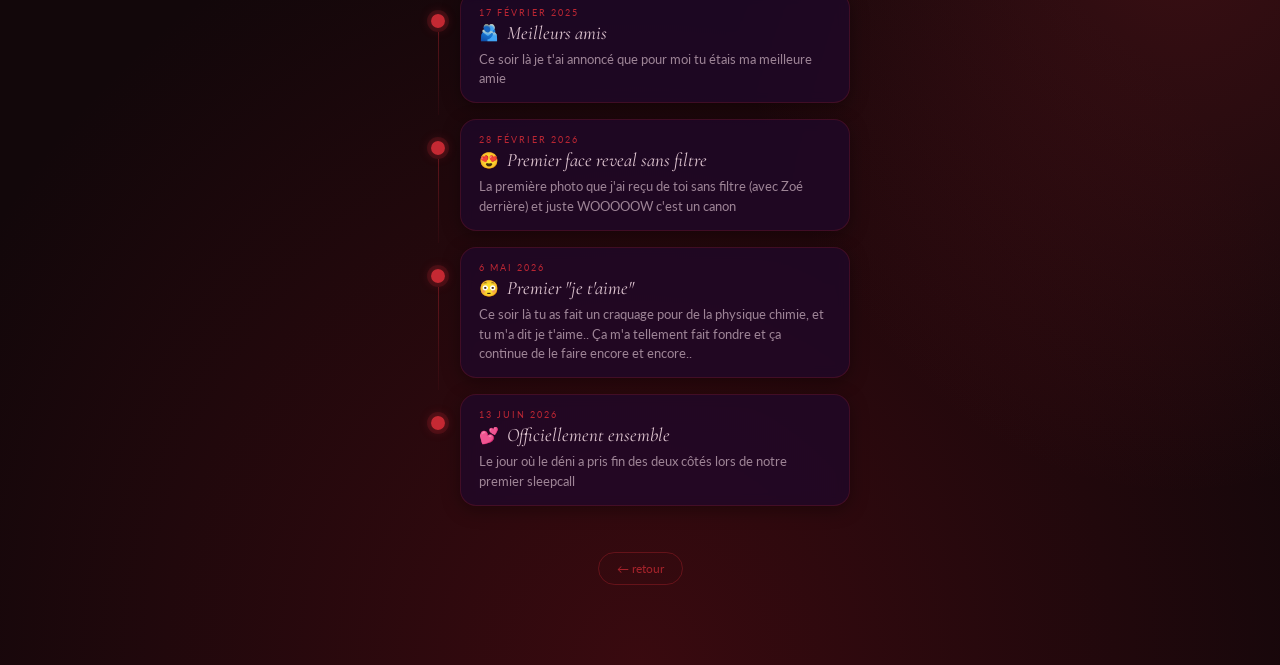
==== commit a6c3f998: "Add files via upload" ====
--- a/chronologie.html
+++ b/chronologie.html
@@ -27,6 +27,20 @@
 </div>
 
 <div class="content" style="margin-top:30px">
+  <!-- Polaroids de lui, épinglés dans la chronologie -->
+  <div class="polaroid" style="top:-30px; right:-40px; transform:rotate(-9deg);">
+    <img src="photos/olivier-chien.jpg" alt="Olivier">
+  </div>
+  <div class="polaroid" style="top:480px; left:-42px; transform:rotate(8deg);">
+    <img src="photos/olivier-piscine.jpg" alt="Olivier">
+  </div>
+  <div class="polaroid" style="top:1020px; right:-38px; transform:rotate(-6deg);">
+    <img src="photos/olivier-tournesol.jpg" alt="Olivier">
+  </div>
+  <div class="polaroid" style="top:1560px; left:-40px; transform:rotate(9deg);">
+    <img src="photos/julie-filtre.jpg" alt="Julie">
+  </div>
+
   <div class="timeline" id="timeline"></div>
 </div>
 
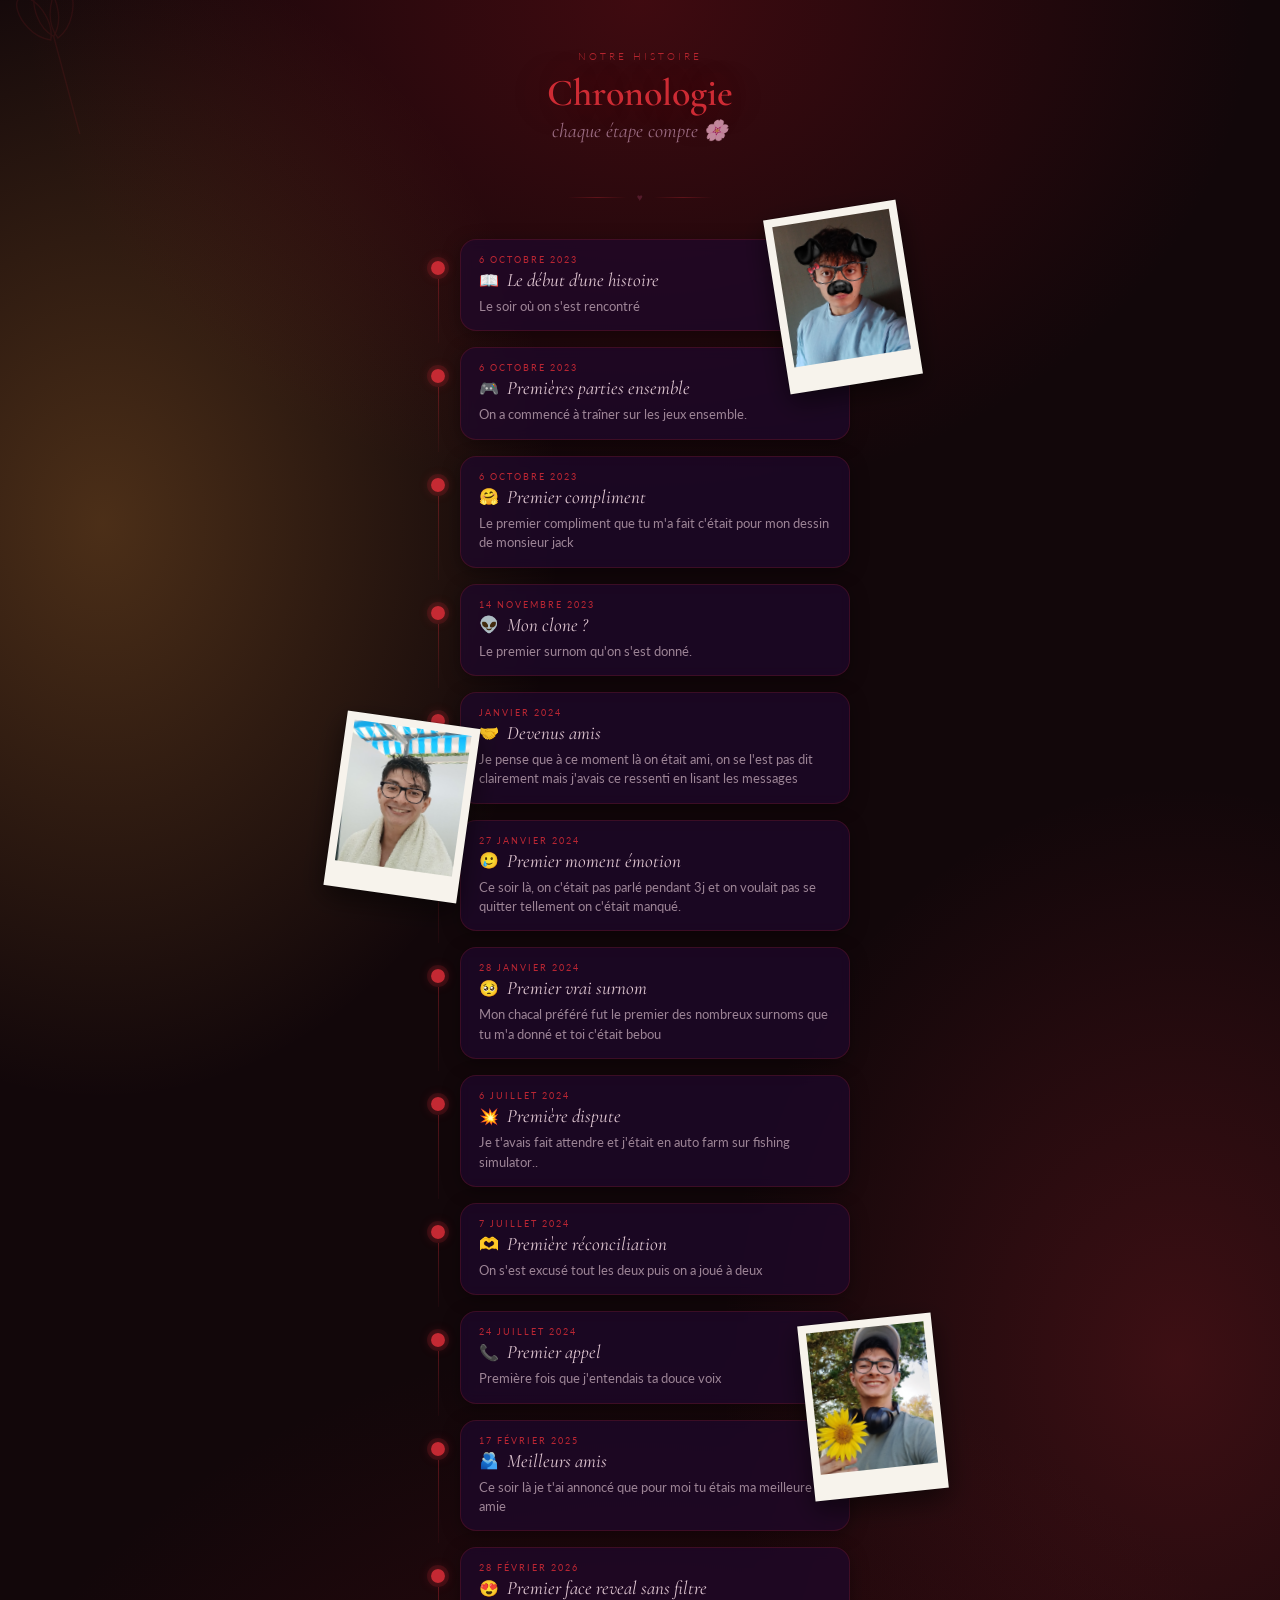
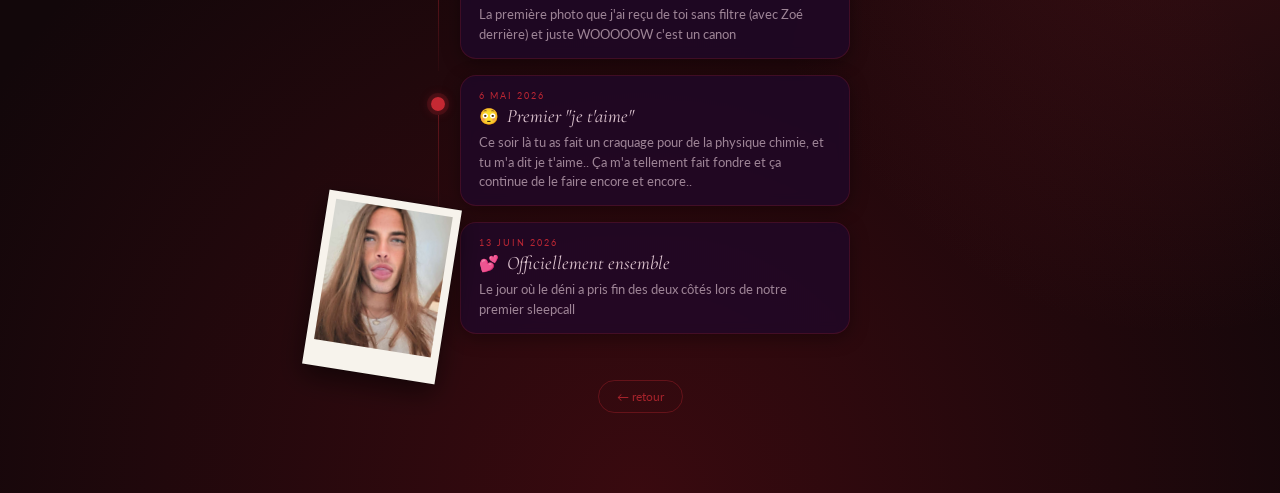
==== commit 7612cdd1: "Adjust polaroid positions in chronologie.html" ====
--- a/chronologie.html
+++ b/chronologie.html
@@ -31,13 +31,13 @@
   <div class="polaroid" style="top:-30px; right:-40px; transform:rotate(-9deg);">
     <img src="photos/olivier-chien.jpg" alt="Olivier">
   </div>
-  <div class="polaroid" style="top:480px; left:-42px; transform:rotate(8deg);">
+  <div class="polaroid" style="top:480px; left:-75px; transform:rotate(8deg);">
     <img src="photos/olivier-piscine.jpg" alt="Olivier">
   </div>
-  <div class="polaroid" style="top:1020px; right:-38px; transform:rotate(-6deg);">
+  <div class="polaroid" style="top:1080px; right:-70px; transform:rotate(-6deg);">
     <img src="photos/olivier-tournesol.jpg" alt="Olivier">
   </div>
-  <div class="polaroid" style="top:1560px; left:-40px; transform:rotate(9deg);">
+  <div class="polaroid" style="top:1560px; left:-95px; transform:rotate(9deg);">
     <img src="photos/julie-filtre.jpg" alt="Julie">
   </div>
 
--- a/style.css
+++ b/style.css
@@ -124,6 +124,20 @@
 
 .footer { margin-top: 40px; text-align: center; font-size: 11px; color: rgba(150,100,130,0.6); line-height: 2; position: relative; z-index: 1; font-weight: 300; }
 
+/* ── Polaroids décoratifs (photos éparpillées, façon fond d'écran) ── */
+.polaroid {
+  position: absolute;
+  background: #f7f3ec;
+  padding: 8px 8px 26px;
+  box-shadow: 0 10px 26px rgba(0,0,0,0.55), 0 0 0 1px rgba(0,0,0,0.15);
+  z-index: 2;
+}
+.polaroid img { display: block; width: 118px; height: 142px; object-fit: cover; }
+.polaroid-caption {
+  position: absolute; bottom: 6px; left: 0; right: 0; text-align: center;
+  font-family: 'Cormorant Garamond', serif; font-style: italic; font-size: 11px; color: #3a2a2a;
+}
+
 @keyframes fadeUp { 0% { opacity: 0; transform: translateY(24px); } 100% { opacity: 1; transform: translateY(0); } }
 
 .secret-btn {
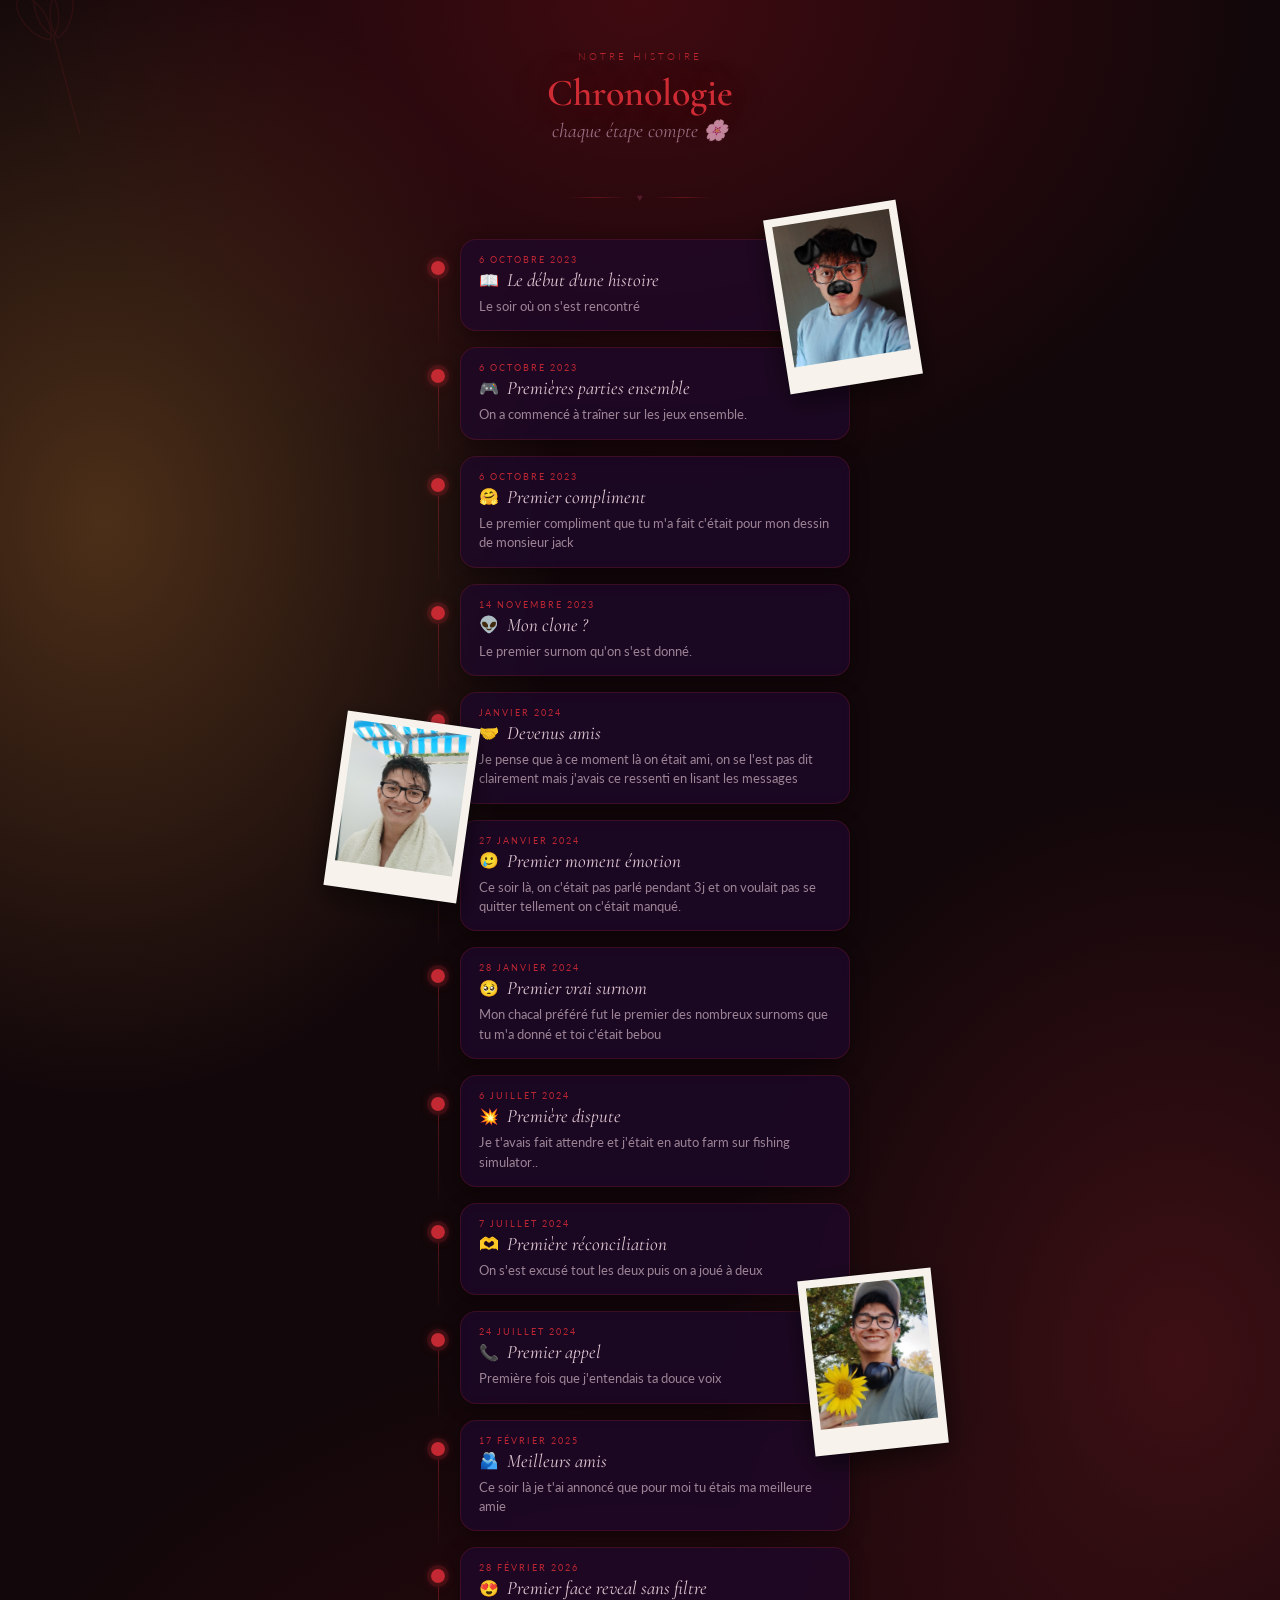
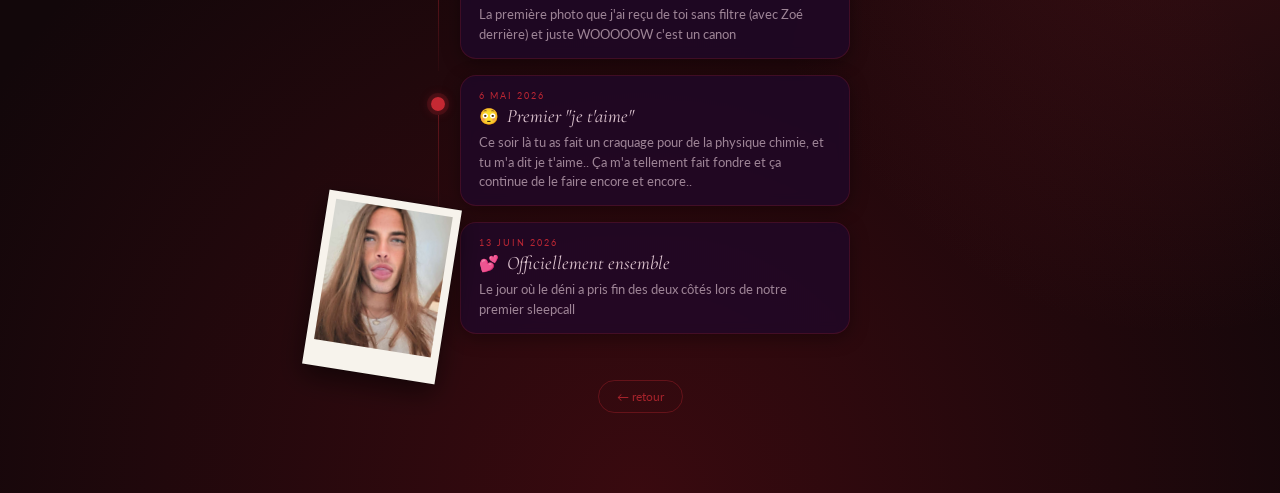
==== commit 6565cf03: "Update title and adjust polaroid image position Removed the flower emoji from the title and adjusted" ====
--- a/chronologie.html
+++ b/chronologie.html
@@ -4,7 +4,7 @@
 <meta charset="UTF-8">
 <meta name="viewport" content="width=device-width, initial-scale=1.0">
 <meta name="theme-color" content="#1a0a2e">
-<title>Notre chronologie 🌸</title>
+<title>Notre chronologie</title>
 <link href="https://fonts.googleapis.com/css2?family=Cormorant+Garamond:ital,wght@0,400;0,600;1,400;1,600&family=Lato:wght@300;400&family=Press+Start+2P&display=swap" rel="stylesheet">
 <link rel="stylesheet" href="style.css">
 </head>
@@ -34,7 +34,7 @@
   <div class="polaroid" style="top:480px; left:-75px; transform:rotate(8deg);">
     <img src="photos/olivier-piscine.jpg" alt="Olivier">
   </div>
-  <div class="polaroid" style="top:1080px; right:-70px; transform:rotate(-6deg);">
+  <div class="polaroid" style="top:1035px; right:-70px; transform:rotate(-6deg);">
     <img src="photos/olivier-tournesol.jpg" alt="Olivier">
   </div>
   <div class="polaroid" style="top:1560px; left:-95px; transform:rotate(9deg);">
